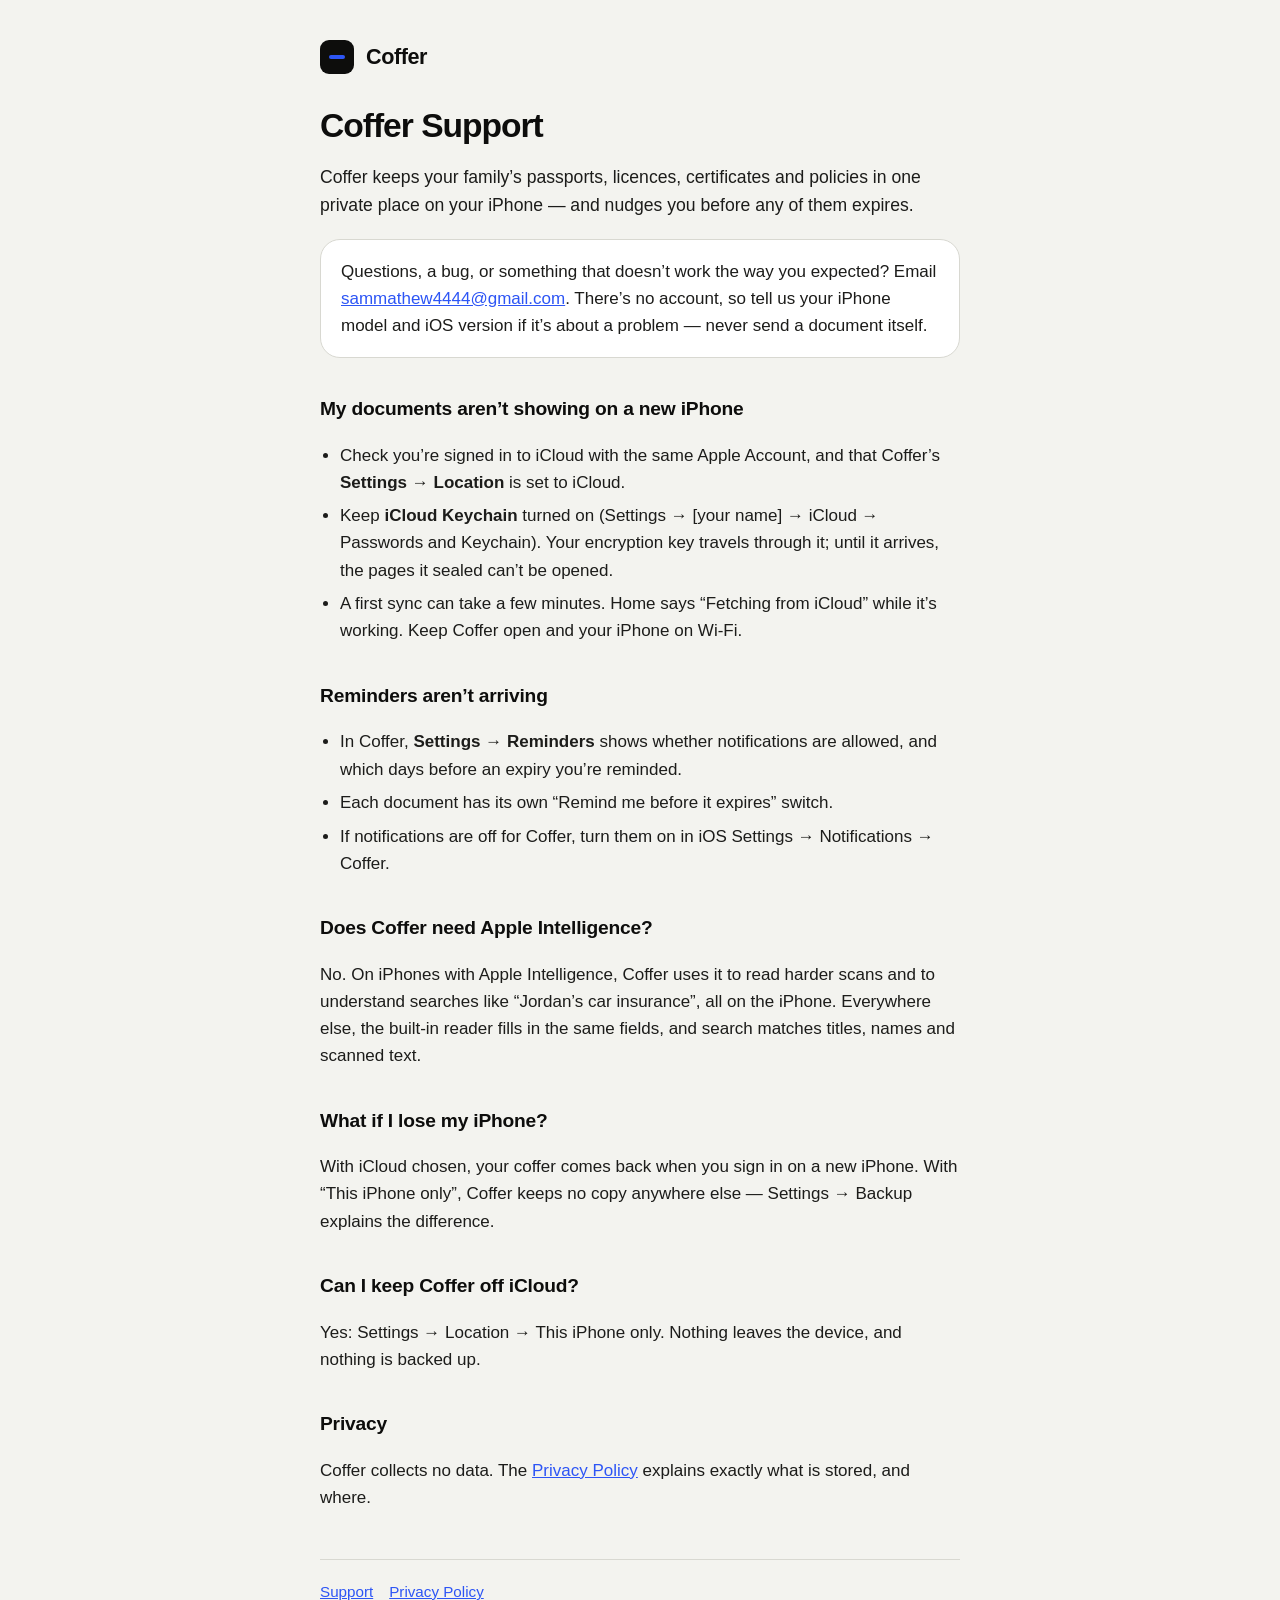
==== index.html @ d0f36e39 "Support page and privacy policy for Coffer" ====
<!DOCTYPE html>
<html lang="en">
<head>
<meta charset="utf-8">
<meta name="viewport" content="width=device-width, initial-scale=1">
<title>Coffer Support</title>
<link rel="stylesheet" href="style.css">
</head>
<body>
<main>
<header><span class="mark" aria-hidden="true"></span><a href="./">Coffer</a></header>

<h1>Coffer Support</h1>
<p class="lede">Coffer keeps your family’s passports, licences, certificates and policies in
one private place on your iPhone — and nudges you before any of them expires.</p>

<div class="card"><p>Questions, a bug, or something that doesn’t work the way you expected?
Email <a href="mailto:sammathew4444@gmail.com">sammathew4444@gmail.com</a>. There’s no
account, so tell us your iPhone model and iOS version if it’s about a problem — never send a
document itself.</p></div>

<h2>My documents aren’t showing on a new iPhone</h2>
<ul>
  <li>Check you’re signed in to iCloud with the same Apple Account, and that Coffer’s
      <strong>Settings → Location</strong> is set to iCloud.</li>
  <li>Keep <strong>iCloud Keychain</strong> turned on (Settings → [your name] → iCloud →
      Passwords and Keychain). Your encryption key travels through it; until it arrives, the
      pages it sealed can’t be opened.</li>
  <li>A first sync can take a few minutes. Home says “Fetching from iCloud” while it’s
      working. Keep Coffer open and your iPhone on Wi-Fi.</li>
</ul>

<h2>Reminders aren’t arriving</h2>
<ul>
  <li>In Coffer, <strong>Settings → Reminders</strong> shows whether notifications are
      allowed, and which days before an expiry you’re reminded.</li>
  <li>Each document has its own “Remind me before it expires” switch.</li>
  <li>If notifications are off for Coffer, turn them on in iOS Settings → Notifications →
      Coffer.</li>
</ul>

<h2>Does Coffer need Apple Intelligence?</h2>
<p>No. On iPhones with Apple Intelligence, Coffer uses it to read harder scans and to
understand searches like “Jordan’s car insurance”, all on the iPhone. Everywhere else, the
built-in reader fills in the same fields, and search matches titles, names and scanned
text.</p>

<h2>What if I lose my iPhone?</h2>
<p>With iCloud chosen, your coffer comes back when you sign in on a new iPhone. With
“This iPhone only”, Coffer keeps no copy anywhere else — Settings → Backup explains the
difference.</p>

<h2>Can I keep Coffer off iCloud?</h2>
<p>Yes: Settings → Location → This iPhone only. Nothing leaves the device, and nothing is
backed up.</p>

<h2>Privacy</h2>
<p>Coffer collects no data. The <a href="privacy.html">Privacy Policy</a> explains exactly
what is stored, and where.</p>

<nav><a href="./">Support</a><a href="privacy.html">Privacy Policy</a></nav>
</main>
</body>
</html>
---- style.css ----
:root {
  color-scheme: light dark;
  --ground: #f3f3ef; --surface: #ffffff; --ink: #0d0d0c; --text: #1c1c1a;
  --muted: #5a5a54; --rule: #d8d8d1; --accent: #2d55f5;
}
@media (prefers-color-scheme: dark) {
  :root {
    --ground: #06080f; --surface: #111a2e; --ink: #eef0f6; --text: #e3e6ee;
    --muted: #98a1b9; --rule: #253052; --accent: #6f8bff;
  }
}
* { box-sizing: border-box; }
body {
  margin: 0; background: var(--ground); color: var(--text);
  font: 17px/1.6 ui-rounded, -apple-system, BlinkMacSystemFont, "Segoe UI", Roboto, sans-serif;
}
main { max-width: 42rem; margin: 0 auto; padding: 2.5rem 1rem 4rem; }
header { display: flex; align-items: center; gap: .75rem; margin-bottom: 2rem; }
header a { color: var(--ink); text-decoration: none; font-weight: 800; font-size: 1.35rem; letter-spacing: -.02em; }
.mark { width: 34px; height: 34px; border-radius: 9px; background: var(--ink); position: relative; }
.mark::after { content: ""; position: absolute; left: 9px; right: 9px; top: 15px; height: 4px; border-radius: 2px; background: var(--accent); }
h1 { font-size: 2.1rem; line-height: 1.15; letter-spacing: -.03em; color: var(--ink); margin: 0 0 .25rem; }
h2 { font-size: 1.2rem; letter-spacing: -.01em; color: var(--ink); margin-top: 2.25rem; }
.updated { color: var(--muted); font-size: .95rem; margin-top: 0; }
.lede { font-size: 1.1rem; }
.card { background: var(--surface); border: 1px solid var(--rule); border-radius: 20px; padding: 1.1rem 1.25rem; margin: 1.25rem 0; }
.card p { margin: 0; }
ul { padding-left: 1.25rem; }
li { margin: .4rem 0; }
a { color: var(--accent); }
nav { margin-top: 3rem; padding-top: 1.25rem; border-top: 1px solid var(--rule); color: var(--muted); font-size: .95rem; }
nav a { margin-right: 1rem; }
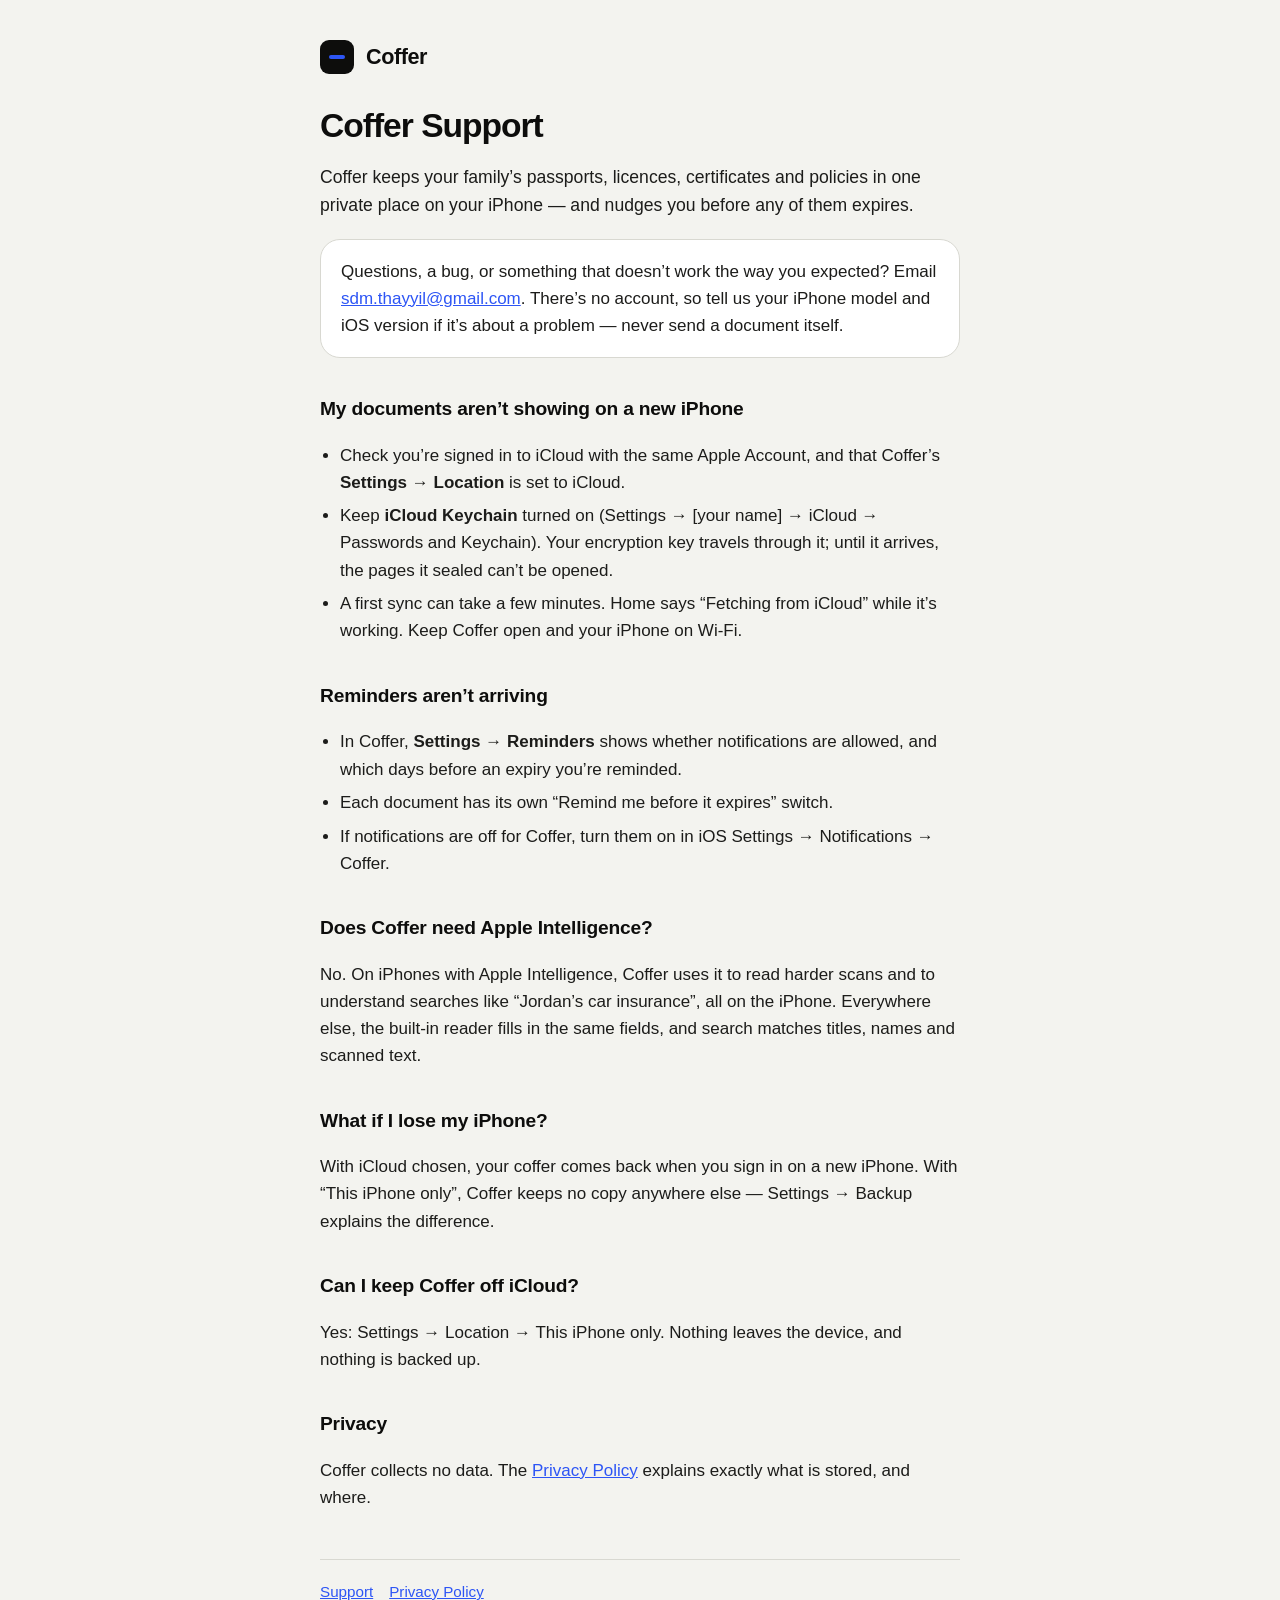
==== commit 0d89751c: "Support email: sdm.thayyil@gmail.com" ====
--- a/index.html
+++ b/index.html
@@ -15,7 +15,7 @@
 one private place on your iPhone — and nudges you before any of them expires.</p>
 
 <div class="card"><p>Questions, a bug, or something that doesn’t work the way you expected?
-Email <a href="mailto:sammathew4444@gmail.com">sammathew4444@gmail.com</a>. There’s no
+Email <a href="mailto:sdm.thayyil@gmail.com">sdm.thayyil@gmail.com</a>. There’s no
 account, so tell us your iPhone model and iOS version if it’s about a problem — never send a
 document itself.</p></div>
 
